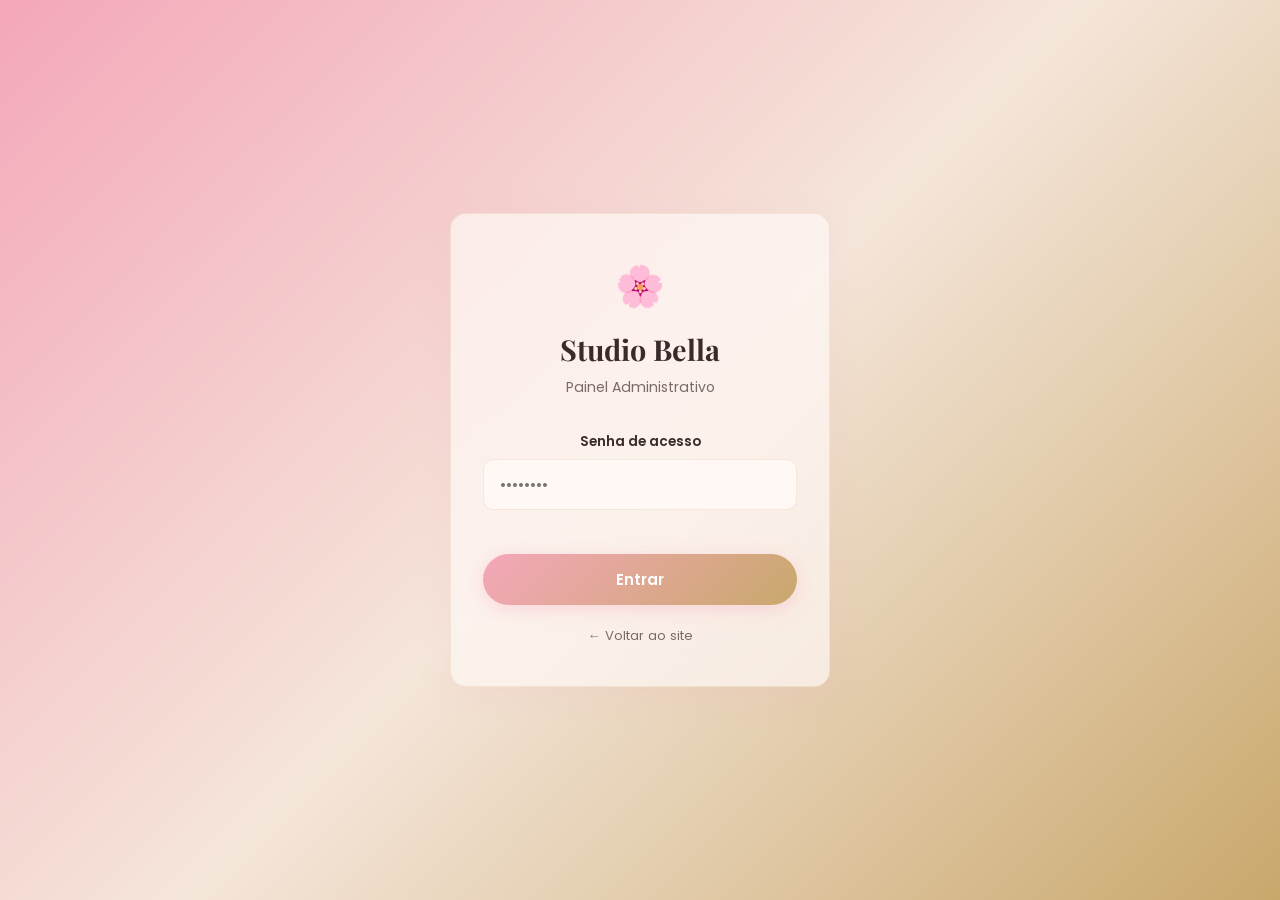
==== admin.html @ 646f292d "feat: calendário visual, galeria de serviços fullscreen e painel admin - Fix dark mode: header com g" ====
<!DOCTYPE html>
<html lang="pt-BR" data-theme="light">
<head>
  <meta charset="UTF-8" />
  <meta name="viewport" content="width=device-width, initial-scale=1.0" />
  <title>Painel Admin — Studio Bella</title>
  <link rel="preconnect" href="https://fonts.googleapis.com" />
  <link href="https://fonts.googleapis.com/css2?family=Playfair+Display:ital,wght@0,600;1,400&family=Poppins:wght@300;400;500;600&display=swap" rel="stylesheet" />
  <link rel="stylesheet" href="css/style.css" />
  <link rel="stylesheet" href="css/admin.css" />
</head>
<body class="admin-body">

<!-- ── Login Screen ─────────────────────────────────── -->
<div id="login-screen" class="admin-login-wrap">
  <div class="admin-login-card glass-card">
    <div class="login-logo">
      <span class="login-icon">🌸</span>
      <h1>Studio Bella</h1>
      <p>Painel Administrativo</p>
    </div>
    <form id="admin-login-form">
      <div class="form-group">
        <label for="admin-pass">Senha de acesso</label>
        <input type="password" id="admin-pass" placeholder="••••••••" autocomplete="current-password" required />
        <span id="login-err" class="field-error"></span>
      </div>
      <button type="submit" class="btn-primary btn-full shimmer-btn">
        <span>Entrar</span>
      </button>
      <a href="index.html" class="login-back">← Voltar ao site</a>
    </form>
  </div>
</div>

<!-- ── Dashboard ────────────────────────────────────── -->
<div id="dashboard-screen" hidden>

  <header class="admin-header">
    <div class="admin-header-inner">
      <a href="index.html" class="admin-logo" title="Ver site">
        🌸 Studio Bella <span>Admin</span>
      </a>
      <nav class="admin-tabs" role="tablist">
        <button class="admin-tab-btn" data-tab="agenda"  role="tab">📅 Agenda</button>
        <button class="admin-tab-btn" data-tab="galeria" role="tab">🖼️ Galeria</button>
        <button class="admin-tab-btn" data-tab="config"  role="tab">⚙️ Config</button>
      </nav>
      <button id="logout-btn" class="adm-btn adm-btn-outline">Sair</button>
    </div>
  </header>

  <main class="admin-main">

    <!-- AGENDA -->
    <section id="panel-agenda" class="admin-panel" hidden>
      <!-- renderizado pelo admin.js -->
      <p class="apts-hint">Carregando agenda...</p>
    </section>

    <!-- GALERIA -->
    <section id="panel-galeria" class="admin-panel" hidden>
      <!-- renderizado pelo admin.js -->
    </section>

    <!-- CONFIG -->
    <section id="panel-config" class="admin-panel" hidden>
      <!-- renderizado pelo admin.js -->
    </section>

  </main>
</div>

<!-- ── Modal: adicionar agendamento ──────────────────── -->
<div id="add-apt-modal" class="modal-overlay" hidden role="dialog" aria-modal="true" aria-labelledby="m-apt-title">
  <div class="modal-box glass-card">
    <button class="modal-close" aria-label="Fechar">✕</button>
    <h3 id="m-apt-title">Novo Agendamento</h3>
    <p id="m-date-label" style="color:var(--gold-dark);font-weight:600;margin-bottom:16px"></p>
    <form id="apt-form">
      <div class="form-group">
        <label>Nome da cliente</label>
        <input type="text" name="nome" placeholder="Ex: Maria Silva" required />
      </div>
      <div class="form-group">
        <label>WhatsApp</label>
        <input type="tel" name="wpp" placeholder="(11) 99999-9999" />
      </div>
      <div class="form-group">
        <label>Serviço</label>
        <select name="servico" required>
          <option value="">Escolha...</option>
          <option>Extensão de Cílios</option>
          <option>Nail Designer</option>
          <option>Design de Sobrancelhas</option>
          <option>Lash Lifting</option>
          <option>Manicure e Pedicure</option>
          <option>Depilação</option>
        </select>
      </div>
      <div class="form-group">
        <label>Horário</label>
        <select name="horario" id="m-horario" required>
          <option value="">Carregando...</option>
        </select>
      </div>
      <div class="form-group">
        <label>Observações</label>
        <textarea name="obs" rows="2" placeholder="Opcional..."></textarea>
      </div>
      <button type="submit" class="btn-primary btn-full">Confirmar Agendamento</button>
    </form>
  </div>
</div>

<script src="js/db.js"></script>
<script src="js/calendar.js"></script>
<script src="js/admin.js"></script>
</body>
</html>
---- css/style.css ----
/* ============================================================
   STUDIO BELLA — style.css
   PERSONALIZE: Troque as variáveis abaixo para mudar o tema
============================================================ */

/* ── Variáveis ─────────────────────────────────────────── */
:root {
  --rose:      #F4A7B9;
  --nude:      #F5E6DA;
  --gold:      #C9A86C;
  --gold-dark: #a8874e;
  --white:     #FFF8F5;
  --dark:      #3a2a2a;
  --gray:      #7a6a6a;
  --light-bg:  #FFF8F5;
  --card-bg:   rgba(255,248,245,0.7);
  --border:    rgba(201,168,108,0.2);
  --shadow:    0 8px 32px rgba(244,167,185,0.15);
  --radius:    16px;
  --radius-sm: 10px;
  --font-head: 'Playfair Display', serif;
  --font-body: 'Poppins', sans-serif;
  --transition: 0.35s cubic-bezier(0.4, 0, 0.2, 1);
  --header-h:  64px;
}

[data-theme="dark"] {
  --white:    #1a1218;
  --light-bg: #1a1218;
  --dark:     #f5e6da;
  --gray:     #c8b8b8;
  --card-bg:  rgba(40,28,34,0.8);
  --border:   rgba(201,168,108,0.3);
  --shadow:   0 8px 32px rgba(0,0,0,0.4);
}

/* ── Reset base ─────────────────────────────────────────── */
*, *::before, *::after { box-sizing: border-box; margin: 0; padding: 0; }
html { scroll-behavior: smooth; scroll-padding-top: var(--header-h); }
body {
  font-family: var(--font-body);
  background: var(--light-bg);
  color: var(--dark);
  overflow-x: hidden;
  transition: background var(--transition), color var(--transition);
  line-height: 1.6;
}
img { max-width: 100%; height: auto; display: block; }
a { color: inherit; text-decoration: none; }
ul { list-style: none; }
button { cursor: pointer; border: none; background: none; font-family: var(--font-body); }

/* ── Scroll progress bar ─────────────────────────────────── */
#scroll-bar {
  position: fixed;
  top: 0; left: 0;
  height: 3px;
  width: 0%;
  background: linear-gradient(90deg, var(--rose), var(--gold));
  z-index: 10000;
  transition: width 0.1s linear;
}

/* ── Custom cursor (desktop only) ───────────────────────── */
@media (hover: hover) and (pointer: fine) {
  body { cursor: none; }
  #custom-cursor {
    position: fixed;
    width: 14px; height: 14px;
    border-radius: 50%;
    background: var(--rose);
    pointer-events: none;
    z-index: 9998;
    transform: translate(-50%,-50%);
    transition: transform 0.08s ease, opacity 0.3s;
    mix-blend-mode: multiply;
  }
  #cursor-trail {
    position: fixed;
    width: 36px; height: 36px;
    border-radius: 50%;
    border: 1.5px solid var(--gold);
    pointer-events: none;
    z-index: 9997;
    transform: translate(-50%,-50%);
    transition: transform 0.2s ease;
    opacity: 0.5;
  }
  a:hover ~ #custom-cursor,
  button:hover ~ #custom-cursor { transform: translate(-50%,-50%) scale(1.8); }
}

/* ── Dark mode toggle ────────────────────────────────────── */
#theme-toggle {
  position: fixed;
  top: 72px; right: 14px;
  z-index: 900;
  width: 42px; height: 42px;
  border-radius: 50%;
  background: var(--card-bg);
  backdrop-filter: blur(12px);
  border: 1px solid var(--border);
  box-shadow: var(--shadow);
  display: flex; align-items: center; justify-content: center;
  font-size: 1.2rem;
  transition: transform var(--transition), box-shadow var(--transition);
}
#theme-toggle:hover { transform: scale(1.1); }

/* ── Pull-to-refresh ────────────────────────────────────── */
#ptr-loader {
  position: fixed;
  top: -80px; left: 50%;
  transform: translateX(-50%);
  z-index: 8000;
  display: flex; flex-direction: column; align-items: center; gap: 6px;
  background: var(--card-bg);
  backdrop-filter: blur(12px);
  border-radius: 40px;
  padding: 12px 24px;
  box-shadow: var(--shadow);
  font-size: 0.8rem;
  color: var(--gray);
  transition: top 0.4s ease;
}
#ptr-loader.visible { top: 8px; }
.ptr-flower { font-size: 1.8rem; animation: spin-slow 2s linear infinite; }
@keyframes spin-slow { to { transform: rotate(360deg); } }

/* ── HEADER ──────────────────────────────────────────────── */
#site-header {
  position: fixed; top: 0; left: 0; right: 0;
  height: var(--header-h);
  z-index: 800;
  background: linear-gradient(135deg, var(--rose) 0%, var(--nude) 50%, var(--gold) 100%);
  background-size: 300% 300%;
  animation: grad-shift 8s ease infinite;
  backdrop-filter: blur(20px);
  box-shadow: 0 2px 20px rgba(244,167,185,0.25);
  transition: background 0.4s;
}
#site-header.scrolled {
  background: var(--card-bg);
  backdrop-filter: blur(20px);
  border-bottom: 1px solid var(--border);
  animation: none;
}
@keyframes grad-shift {
  0%   { background-position: 0% 50%; }
  50%  { background-position: 100% 50%; }
  100% { background-position: 0% 50%; }
}
.header-inner {
  max-width: 1100px;
  margin: 0 auto;
  height: 100%;
  display: flex; align-items: center; justify-content: space-between;
  padding: 0 16px;
}
.header-logo {
  font-family: var(--font-head);
  font-size: 1.4rem;
  font-weight: 700;
  color: #fff;
  text-shadow: 0 1px 8px rgba(0,0,0,0.2);
  letter-spacing: 0.5px;
}
#site-header.scrolled .header-logo { color: var(--gold); }

/* Hamburger */
#menu-btn {
  display: flex; flex-direction: column; gap: 5px;
  width: 36px; height: 36px;
  align-items: center; justify-content: center;
  border-radius: 8px;
  transition: background var(--transition);
}
#menu-btn span {
  display: block;
  width: 22px; height: 2px;
  background: #fff;
  border-radius: 2px;
  transition: transform var(--transition), opacity var(--transition);
}
#site-header.scrolled #menu-btn span { background: var(--dark); }
#menu-btn.open span:nth-child(1) { transform: translateY(7px) rotate(45deg); }
#menu-btn.open span:nth-child(2) { opacity: 0; }
#menu-btn.open span:nth-child(3) { transform: translateY(-7px) rotate(-45deg); }

/* Nav */
#main-nav {
  position: fixed; top: var(--header-h); left: 0; right: 0; bottom: 0;
  background: rgba(255,248,245,0.97);
  backdrop-filter: blur(20px);
  display: flex; align-items: center; justify-content: center;
  transform: translateX(100%);
  transition: transform var(--transition);
  z-index: 700;
}
[data-theme="dark"] #main-nav { background: rgba(26,18,24,0.97); }
#main-nav.open { transform: translateX(0); }
#main-nav ul { display: flex; flex-direction: column; gap: 28px; text-align: center; }
#main-nav a {
  font-family: var(--font-head);
  font-size: 1.6rem;
  color: var(--dark);
  transition: color var(--transition);
}
#main-nav a:hover { color: var(--gold); }

@media (min-width: 768px) {
  #menu-btn { display: none; }
  #main-nav {
    position: static;
    background: none;
    backdrop-filter: none;
    transform: none;
    display: flex;
    flex-direction: row;
  }
  #main-nav ul { flex-direction: row; gap: 24px; }
  #main-nav a {
    font-family: var(--font-body);
    font-size: 0.9rem;
    font-weight: 500;
    color: #fff;
    padding: 4px 0;
    border-bottom: 2px solid transparent;
    transition: border-color var(--transition), color var(--transition);
  }
  #main-nav a:hover { border-color: var(--gold); color: #fff; }
  #site-header.scrolled #main-nav a { color: var(--dark); }
  #site-header.scrolled #main-nav a:hover { color: var(--gold); }
}

/* ── HERO ────────────────────────────────────────────────── */
.section-hero {
  position: relative;
  min-height: 100svh;
  display: flex; align-items: center; justify-content: center;
  overflow: hidden;
  padding-top: var(--header-h);
}
.hero-parallax-bg {
  position: absolute; inset: -50px;
  background: linear-gradient(135deg, #f9c6d4 0%, #f5e6da 40%, #e8d4b8 100%);
  background-size: cover;
  will-change: transform;
  z-index: 0;
}
.hero-parallax-bg::before {
  content: '';
  position: absolute; inset: 0;
  background: repeating-linear-gradient(
    45deg,
    transparent,
    transparent 40px,
    rgba(201,168,108,0.05) 40px,
    rgba(201,168,108,0.05) 80px
  );
}
.hero-overlay {
  position: absolute; inset: 0;
  background: linear-gradient(to bottom, rgba(244,167,185,0.35) 0%, rgba(245,230,218,0.5) 100%);
  z-index: 1;
}
.hero-content {
  position: relative; z-index: 2;
  text-align: center;
  padding: 40px 24px;
  max-width: 540px;
}
.hero-badge {
  display: inline-block;
  background: rgba(255,255,255,0.5);
  backdrop-filter: blur(8px);
  border: 1px solid rgba(201,168,108,0.4);
  border-radius: 40px;
  padding: 6px 18px;
  font-size: 0.78rem;
  font-weight: 500;
  color: var(--gold-dark);
  letter-spacing: 1px;
  text-transform: uppercase;
  margin-bottom: 20px;
}
.hero-title {
  font-family: var(--font-head);
  font-size: clamp(3rem, 12vw, 5.5rem);
  font-weight: 700;
  line-height: 1;
  color: var(--dark);
  margin-bottom: 16px;
  letter-spacing: -1px;
}
.hero-title em {
  font-style: italic;
  color: var(--gold-dark);
}
.hero-tagline {
  font-size: 1rem;
  color: var(--gray);
  margin-bottom: 36px;
  line-height: 1.7;
}
.hero-scroll-hint {
  position: absolute; bottom: 30px; left: 50%; transform: translateX(-50%);
  z-index: 2;
  display: flex; flex-direction: column; align-items: center; gap: 8px;
  font-size: 0.72rem;
  color: var(--gray);
  animation: bob 2s ease-in-out infinite;
}
.scroll-dot {
  width: 6px; height: 6px;
  border-radius: 50%;
  background: var(--gold);
  animation: scroll-pulse 2s ease-in-out infinite;
}
@keyframes bob { 0%,100%{transform:translateX(-50%) translateY(0)} 50%{transform:translateX(-50%) translateY(8px)} }
@keyframes scroll-pulse { 0%,100%{opacity:1;transform:scale(1)} 50%{opacity:0.3;transform:scale(0.6)} }

/* ── BUTTONS ─────────────────────────────────────────────── */
.btn-primary {
  display: inline-flex; align-items: center; gap: 10px;
  background: linear-gradient(135deg, var(--rose), var(--gold));
  color: #fff;
  font-weight: 600;
  font-size: 0.95rem;
  padding: 14px 28px;
  border-radius: 50px;
  box-shadow: 0 4px 20px rgba(244,167,185,0.4);
  transition: transform var(--transition), box-shadow var(--transition);
  position: relative;
  overflow: hidden;
}
.btn-primary:hover {
  transform: translateY(-2px);
  box-shadow: 0 8px 30px rgba(244,167,185,0.55);
}
.btn-primary:active { transform: scale(0.97); }
.shimmer-btn::after {
  content: '';
  position: absolute;
  top: 0; left: -75%;
  width: 50%; height: 100%;
  background: linear-gradient(90deg, transparent, rgba(255,255,255,0.4), transparent);
  transform: skewX(-20deg);
  animation: shimmer 3s infinite;
}
@keyframes shimmer { 0%{left:-75%} 100%{left:125%} }
.btn-full { width: 100%; justify-content: center; }

.btn-outline {
  display: inline-flex; align-items: center; gap: 8px;
  border: 2px solid var(--gold);
  color: var(--gold-dark);
  font-weight: 600;
  font-size: 0.9rem;
  padding: 10px 22px;
  border-radius: 50px;
  transition: background var(--transition), color var(--transition);
  margin-top: 12px;
}
.btn-outline:hover { background: var(--gold); color: #fff; }

/* Ripple effect */
.btn-primary::before {
  content: '';
  position: absolute;
  top: 50%; left: 50%;
  width: 0; height: 0;
  border-radius: 50%;
  background: rgba(255,255,255,0.3);
  transform: translate(-50%,-50%);
  transition: width 0.5s ease, height 0.5s ease, opacity 0.5s ease;
  opacity: 0;
}
.btn-primary:active::before {
  width: 200px; height: 200px;
  opacity: 0;
}

/* ── CONTAINER ───────────────────────────────────────────── */
.container {
  max-width: 1100px;
  margin: 0 auto;
  padding: 0 16px;
}

/* ── SECTION HEADER ──────────────────────────────────────── */
.section-header { text-align: center; margin-bottom: 48px; }
.section-badge {
  display: inline-block;
  font-size: 0.72rem;
  font-weight: 600;
  letter-spacing: 2px;
  text-transform: uppercase;
  color: var(--gold-dark);
  margin-bottom: 12px;
}
.section-title {
  font-family: var(--font-head);
  font-size: clamp(1.8rem, 6vw, 2.8rem);
  font-weight: 700;
  color: var(--dark);
  line-height: 1.15;
  margin-bottom: 12px;
}
.section-sub {
  font-size: 0.95rem;
  color: var(--gray);
}

/* ── GLASSMORPHISM CARD ──────────────────────────────────── */
.glass-card {
  background: var(--card-bg);
  backdrop-filter: blur(20px);
  -webkit-backdrop-filter: blur(20px);
  border: 1px solid var(--border);
  border-radius: var(--radius);
  box-shadow: var(--shadow);
}

/* ── SERVICES SECTION ────────────────────────────────────── */
.section-services {
  padding: 96px 0;
  position: relative;
}
.section-services::before {
  content: '';
  position: absolute; top: 0; left: 0; right: 0;
  height: 1px;
  background: linear-gradient(90deg, transparent, var(--rose), transparent);
}
.services-grid {
  display: grid;
  grid-template-columns: repeat(auto-fill, minmax(280px, 1fr));
  gap: 20px;
}
.service-card {
  padding: 28px 24px;
  display: flex; flex-direction: column; gap: 10px;
  cursor: pointer;
  transition: transform var(--transition), box-shadow var(--transition);
}
.service-card:hover {
  transform: translateY(-6px);
  box-shadow: 0 16px 48px rgba(244,167,185,0.25);
}
.card-icon {
  font-size: 2.4rem;
  margin-bottom: 4px;
  display: block;
}
.service-card h3 {
  font-family: var(--font-head);
  font-size: 1.2rem;
  font-weight: 600;
  color: var(--dark);
}
.service-card p {
  font-size: 0.88rem;
  color: var(--gray);
  line-height: 1.6;
  flex: 1;
}
.card-price {
  font-size: 0.82rem;
  color: var(--gray);
  margin-top: 4px;
}
.card-price strong {
  color: var(--gold-dark);
  font-weight: 700;
  font-size: 1rem;
}
.card-btn {
  align-self: flex-start;
  background: linear-gradient(135deg, rgba(244,167,185,0.2), rgba(201,168,108,0.2));
  border: 1px solid var(--border);
  color: var(--gold-dark);
  font-size: 0.82rem;
  font-weight: 600;
  padding: 8px 18px;
  border-radius: 40px;
  margin-top: 6px;
  transition: background var(--transition), transform var(--transition);
}
.card-btn:hover {
  background: linear-gradient(135deg, var(--rose), var(--gold));
  color: #fff;
  border-color: transparent;
  transform: scale(1.04);
}

/* ── SERVICE MODAL ───────────────────────────────────────── */
.modal-overlay {
  position: fixed; inset: 0;
  z-index: 5000;
  background: rgba(58,42,42,0.6);
  backdrop-filter: blur(6px);
  display: flex; align-items: flex-end; justify-content: center;
  padding: 20px;
  transition: opacity var(--transition);
}
.modal-overlay[hidden] { display: none; }
.modal-box {
  width: 100%; max-width: 520px;
  padding: 32px 24px 28px;
  position: relative;
  max-height: 85vh;
  overflow-y: auto;
  border-radius: 24px 24px 16px 16px;
  animation: slide-up 0.4s cubic-bezier(0.4,0,0.2,1);
}
@keyframes slide-up { from{transform:translateY(80px);opacity:0} to{transform:translateY(0);opacity:1} }
.modal-close {
  position: absolute; top: 16px; right: 16px;
  width: 36px; height: 36px;
  border-radius: 50%;
  background: rgba(244,167,185,0.15);
  color: var(--gray);
  font-size: 1.1rem;
  display: flex; align-items: center; justify-content: center;
  transition: background var(--transition);
}
.modal-close:hover { background: var(--rose); color: #fff; }
.modal-icon { font-size: 3rem; margin-bottom: 12px; }
#modal-title { font-family: var(--font-head); font-size: 1.5rem; margin-bottom: 12px; }
#modal-desc { color: var(--gray); font-size: 0.9rem; line-height: 1.7; margin-bottom: 16px; }
.modal-list { display: flex; flex-direction: column; gap: 8px; margin-bottom: 16px; }
.modal-list li {
  display: flex; align-items: center; gap: 8px;
  font-size: 0.88rem; color: var(--gray);
}
.modal-list li::before { content: '✦'; color: var(--gold); font-size: 0.7rem; }
.modal-price {
  font-size: 0.9rem;
  color: var(--gray);
  margin-bottom: 20px;
  font-weight: 500;
}
.modal-price strong { color: var(--gold-dark); font-size: 1.1rem; }
.modal-cta { width: 100%; justify-content: center; }

/* ── BOOKING SECTION ─────────────────────────────────────── */
.section-booking {
  padding: 96px 0;
  background: linear-gradient(to bottom, transparent, rgba(244,167,185,0.08), transparent);
}
.booking-card { padding: 32px 24px; max-width: 600px; margin: 0 auto; }

.form-group { display: flex; flex-direction: column; gap: 6px; margin-bottom: 20px; }
.form-group label {
  font-size: 0.85rem;
  font-weight: 600;
  color: var(--dark);
}
.form-group label span { color: var(--rose); }
.form-group input,
.form-group select,
.form-group textarea {
  width: 100%;
  padding: 13px 16px;
  border: 1.5px solid var(--border);
  border-radius: var(--radius-sm);
  background: var(--white);
  color: var(--dark);
  font-family: var(--font-body);
  font-size: 0.95rem;
  transition: border-color var(--transition), box-shadow var(--transition);
  -webkit-appearance: none;
}
.form-group input:focus,
.form-group select:focus,
.form-group textarea:focus {
  outline: none;
  border-color: var(--rose);
  box-shadow: 0 0 0 3px rgba(244,167,185,0.25);
}
.form-group input.error,
.form-group select.error,
.form-group textarea.error { border-color: #e05a5a; }
.form-group input.valid,
.form-group select.valid { border-color: #5aab5a; }
.field-error {
  font-size: 0.78rem;
  color: #e05a5a;
  min-height: 18px;
}

/* Time slots */
.time-slots {
  display: flex; flex-wrap: wrap; gap: 8px;
  margin-top: 4px;
}
.time-slot {
  padding: 8px 14px;
  border: 1.5px solid var(--border);
  border-radius: 40px;
  font-size: 0.84rem;
  font-weight: 500;
  color: var(--gray);
  background: var(--white);
  cursor: pointer;
  transition: all var(--transition);
}
.time-slot:hover { border-color: var(--rose); color: var(--rose); }
.time-slot.selected {
  background: linear-gradient(135deg, var(--rose), var(--gold));
  color: #fff;
  border-color: transparent;
  box-shadow: 0 4px 12px rgba(244,167,185,0.4);
}
.time-slot.unavailable {
  opacity: 0.35;
  cursor: not-allowed;
  text-decoration: line-through;
}

/* Confirmation screen */
#confirmation-screen {
  position: fixed; inset: 0;
  z-index: 9000;
  background: rgba(244,167,185,0.9);
  backdrop-filter: blur(10px);
  display: flex; align-items: center; justify-content: center;
  padding: 24px;
}
#confirmation-screen[hidden] { display: none; }
#confetti-canvas {
  position: absolute; inset: 0;
  width: 100%; height: 100%;
  pointer-events: none;
}
.confirm-box {
  text-align: center;
  padding: 40px 28px;
  max-width: 400px;
  width: 100%;
  z-index: 1;
  animation: pop-in 0.5s cubic-bezier(0.34,1.56,0.64,1);
}
@keyframes pop-in { from{transform:scale(0.6);opacity:0} to{transform:scale(1);opacity:1} }
.confirm-icon { font-size: 3.5rem; margin-bottom: 16px; }
.confirm-box h2 { font-family: var(--font-head); margin-bottom: 12px; }
.confirm-box p { color: var(--gray); margin-bottom: 24px; line-height: 1.7; }

/* ── PORTFOLIO SECTION ───────────────────────────────────── */
.section-portfolio { padding: 96px 0; }
.portfolio-filters {
  display: flex; gap: 10px; flex-wrap: wrap; justify-content: center;
  margin-bottom: 32px;
}
.filter-btn {
  padding: 9px 22px;
  border-radius: 40px;
  font-size: 0.85rem;
  font-weight: 600;
  border: 1.5px solid var(--border);
  color: var(--gray);
  background: var(--card-bg);
  backdrop-filter: blur(10px);
  transition: all var(--transition);
}
.filter-btn:hover { border-color: var(--rose); color: var(--rose); }
.filter-btn.active {
  background: linear-gradient(135deg, var(--rose), var(--gold));
  color: #fff;
  border-color: transparent;
  box-shadow: 0 4px 16px rgba(244,167,185,0.35);
}

/* Masonry grid */
.portfolio-grid {
  columns: 2;
  column-gap: 12px;
}
@media (min-width: 600px) { .portfolio-grid { columns: 3; } }
@media (min-width: 900px) { .portfolio-grid { columns: 4; } }
.portfolio-item {
  break-inside: avoid;
  margin-bottom: 12px;
  border-radius: var(--radius);
  overflow: hidden;
  cursor: pointer;
  position: relative;
  transition: transform var(--transition), box-shadow var(--transition);
}
.portfolio-item:hover { transform: scale(1.02); box-shadow: 0 12px 40px rgba(244,167,185,0.3); }
.portfolio-item-img {
  width: 100%;
  aspect-ratio: 3/4;
  object-fit: cover;
  display: block;
  transition: filter var(--transition);
}
.portfolio-item:hover .portfolio-item-img { filter: brightness(0.85); }
.portfolio-item-overlay {
  position: absolute; inset: 0;
  background: linear-gradient(to top, rgba(58,42,42,0.7) 0%, transparent 60%);
  opacity: 0;
  transition: opacity var(--transition);
  display: flex; align-items: flex-end; padding: 16px;
}
.portfolio-item:hover .portfolio-item-overlay { opacity: 1; }
.portfolio-item-overlay span {
  color: #fff; font-size: 0.82rem; font-weight: 600;
  background: rgba(255,255,255,0.15);
  backdrop-filter: blur(4px);
  padding: 4px 12px; border-radius: 20px;
}

/* Skeleton */
.skeleton {
  background: linear-gradient(90deg, rgba(244,167,185,0.15) 25%, rgba(244,167,185,0.3) 50%, rgba(244,167,185,0.15) 75%);
  background-size: 200% 100%;
  animation: skeleton-wave 1.4s infinite;
  border-radius: var(--radius);
}
@keyframes skeleton-wave { 0%{background-position:200% 0} 100%{background-position:-200% 0} }

/* Lightbox */
.lightbox {
  position: fixed; inset: 0;
  z-index: 8000;
  background: rgba(0,0,0,0.94);
  display: flex; align-items: center; justify-content: center;
}
.lightbox[hidden] { display: none; }
.lb-content {
  width: 100%; max-width: 600px;
  padding: 0 56px;
  text-align: center;
}
.lb-img-wrap {
  border-radius: var(--radius);
  overflow: hidden;
  max-height: 80vh;
  display: flex; align-items: center; justify-content: center;
}
.lb-img-wrap > * { max-height: 80vh; width: 100%; object-fit: contain; }
.lb-caption { color: rgba(255,255,255,0.7); font-size: 0.85rem; margin-top: 12px; }
.lb-close {
  position: fixed; top: 20px; right: 20px;
  width: 44px; height: 44px;
  border-radius: 50%;
  background: rgba(255,255,255,0.15);
  color: #fff;
  font-size: 1.2rem;
  display: flex; align-items: center; justify-content: center;
}
.lb-prev, .lb-next {
  position: fixed; top: 50%; transform: translateY(-50%);
  width: 44px; height: 44px;
  border-radius: 50%;
  background: rgba(255,255,255,0.15);
  color: #fff;
  font-size: 1.8rem;
  display: flex; align-items: center; justify-content: center;
  transition: background var(--transition);
}
.lb-prev:hover, .lb-next:hover { background: rgba(244,167,185,0.5); }
.lb-prev { left: 10px; }
.lb-next { right: 10px; }

/* ── TESTIMONIALS ────────────────────────────────────────── */
.section-testimonials { padding: 96px 0; overflow: hidden; }
.testimonials-track-wrap { overflow: hidden; }
.testimonials-track {
  display: flex;
  gap: 16px;
  transition: transform 0.5s cubic-bezier(0.4,0,0.2,1);
  will-change: transform;
}
.testimonial-card {
  flex: 0 0 calc(100vw - 32px);
  max-width: 380px;
  padding: 24px;
  border-radius: var(--radius);
}
@media (min-width: 640px) {
  .testimonial-card { flex: 0 0 340px; }
}
.test-header { display: flex; align-items: center; gap: 12px; margin-bottom: 14px; }
.test-avatar {
  width: 48px; height: 48px;
  border-radius: 50%;
  display: flex; align-items: center; justify-content: center;
  font-weight: 700;
  font-size: 1.1rem;
  color: #fff;
  flex-shrink: 0;
}
.test-info { flex: 1; }
.test-name { font-weight: 600; font-size: 0.95rem; }
.test-service { font-size: 0.78rem; color: var(--gray); }
.test-stars { color: #f5c518; font-size: 0.9rem; margin-bottom: 2px; }
.test-text { font-size: 0.88rem; color: var(--gray); line-height: 1.7; font-style: italic; }
.test-text::before { content: '"'; color: var(--rose); font-size: 1.4rem; font-style: normal; }
.test-text::after  { content: '"'; color: var(--rose); font-size: 1.4rem; font-style: normal; }

.testimonials-dots { display: flex; justify-content: center; gap: 8px; margin-top: 24px; }
.t-dot {
  width: 8px; height: 8px;
  border-radius: 50%;
  background: var(--border);
  border: none;
  transition: background var(--transition), transform var(--transition);
  cursor: pointer;
}
.t-dot.active {
  background: var(--rose);
  transform: scale(1.3);
}

/* ── ABOUT SECTION ───────────────────────────────────────── */
.section-about { padding: 96px 0; }
.about-inner {
  display: grid;
  grid-template-columns: 1fr;
  gap: 40px;
  align-items: center;
}
@media (min-width: 768px) {
  .about-inner { grid-template-columns: 280px 1fr; }
}
.about-photo-wrap { position: relative; display: flex; justify-content: center; }
.about-photo-placeholder {
  width: 220px; height: 280px;
  border-radius: 50% 50% 40% 40% / 60% 60% 40% 40%;
  background: linear-gradient(135deg, var(--rose), var(--nude));
  display: flex; align-items: center; justify-content: center;
  position: relative;
  box-shadow: 0 16px 48px rgba(244,167,185,0.3);
}
.about-photo-placeholder img {
  width: 100%; height: 100%;
  object-fit: cover;
  border-radius: inherit;
}
.photo-initials {
  font-family: var(--font-head);
  font-size: 3rem;
  font-weight: 700;
  color: rgba(255,255,255,0.8);
}
.about-badge-cert {
  position: absolute; bottom: 10px; right: -10px;
  background: linear-gradient(135deg, var(--gold), var(--gold-dark));
  color: #fff;
  font-size: 0.78rem;
  font-weight: 700;
  padding: 8px 14px;
  border-radius: 40px;
  box-shadow: 0 4px 16px rgba(201,168,108,0.4);
}
.about-bio { color: var(--gray); line-height: 1.8; margin: 16px 0 28px; font-size: 0.95rem; }

.stats-grid { display: grid; grid-template-columns: repeat(3,1fr); gap: 16px; margin-bottom: 28px; }
.stat-item { text-align: center; }
.stat-number {
  font-family: var(--font-head);
  font-size: 2rem;
  font-weight: 700;
  color: var(--gold-dark);
  line-height: 1;
}
.stat-item > span:nth-child(2) { color: var(--gold-dark); font-weight: 700; font-size: 1rem; }
.stat-label { display: block; font-size: 0.72rem; color: var(--gray); margin-top: 4px; }

.certifications { display: flex; flex-direction: column; gap: 10px; }
.cert-item {
  display: flex; align-items: center; gap: 10px;
  font-size: 0.88rem; color: var(--gray);
  background: var(--card-bg);
  border: 1px solid var(--border);
  border-radius: var(--radius-sm);
  padding: 10px 14px;
}

/* ── CONTACT SECTION ─────────────────────────────────────── */
.section-contact { padding: 96px 0; }
.contact-grid {
  display: grid;
  grid-template-columns: 1fr;
  gap: 20px;
  margin-bottom: 40px;
}
@media (min-width: 600px) { .contact-grid { grid-template-columns: repeat(3,1fr); } }
.contact-card { padding: 28px 20px; text-align: center; }
.contact-icon { font-size: 2rem; margin-bottom: 12px; }
.contact-card h3 { font-family: var(--font-head); font-size: 1.1rem; margin-bottom: 10px; }
.contact-card p { font-size: 0.88rem; color: var(--gray); line-height: 1.7; }

.hours-list { list-style: none; display: flex; flex-direction: column; gap: 8px; }
.hours-list li {
  display: flex; justify-content: space-between; align-items: center;
  font-size: 0.88rem;
}
.hours-list li span { color: var(--gray); }
.hours-list li strong { color: var(--dark); }

.social-links { display: flex; flex-direction: column; gap: 10px; margin-top: 12px; }
.social-btn {
  display: flex; align-items: center; gap: 10px;
  padding: 10px 18px;
  border-radius: var(--radius-sm);
  font-size: 0.88rem;
  font-weight: 600;
  border: 1.5px solid var(--border);
  transition: all var(--transition);
  justify-content: center;
}
.social-btn.wpp  { border-color: #25D366; color: #25D366; }
.social-btn.insta { border-color: #E1306C; color: #E1306C; }
.social-btn.tiktok { border-color: #010101; color: var(--dark); }
.social-btn.wpp:hover  { background: #25D366; color: #fff; }
.social-btn.insta:hover { background: linear-gradient(135deg,#f58529,#dd2a7b,#8134af,#515bd4); color: #fff; border-color: transparent; }
.social-btn.tiktok:hover { background: #010101; color: #fff; }

.cta-whatsapp { text-align: center; }
.btn-wpp-big {
  font-size: 1.05rem;
  padding: 16px 36px;
  background: linear-gradient(135deg, #25D366, #128C7E);
}
.btn-wpp-big:hover { box-shadow: 0 8px 30px rgba(37,211,102,0.4); }

/* ── FOOTER ──────────────────────────────────────────────── */
#site-footer {
  background: var(--dark);
  color: var(--nude);
  padding: 48px 0 28px;
}
.footer-inner {
  display: flex; flex-direction: column; align-items: center; gap: 24px;
  text-align: center;
}
@media (min-width: 768px) {
  .footer-inner { flex-direction: row; justify-content: space-between; text-align: left; }
}
.footer-logo {
  font-family: var(--font-head);
  font-size: 1.4rem;
  color: var(--gold);
}
.footer-nav { display: flex; gap: 20px; flex-wrap: wrap; justify-content: center; }
.footer-nav a {
  color: rgba(245,230,218,0.7);
  font-size: 0.88rem;
  transition: color var(--transition);
}
.footer-nav a:hover { color: var(--gold); }
.footer-social { display: flex; gap: 16px; }
.footer-social a {
  color: rgba(245,230,218,0.6);
  transition: color var(--transition), transform var(--transition);
}
.footer-social a:hover { color: var(--gold); transform: translateY(-2px); }
.footer-copy {
  text-align: center;
  font-size: 0.8rem;
  color: rgba(245,230,218,0.4);
  margin-top: 32px;
  padding-top: 24px;
  border-top: 1px solid rgba(245,230,218,0.1);
}

/* ── FAB ─────────────────────────────────────────────────── */
.fab {
  position: fixed; bottom: 24px; right: 20px;
  z-index: 700;
  width: 58px; height: 58px;
  border-radius: 50%;
  background: linear-gradient(135deg, #25D366, #128C7E);
  color: #fff;
  display: flex; align-items: center; justify-content: center;
  box-shadow: 0 6px 24px rgba(37,211,102,0.45);
  transition: transform var(--transition), box-shadow var(--transition), opacity var(--transition);
  opacity: 0;
  transform: scale(0.5) translateY(20px);
}
.fab.visible {
  opacity: 1;
  transform: scale(1) translateY(0);
}
.fab:hover {
  transform: scale(1.1);
  box-shadow: 0 10px 32px rgba(37,211,102,0.55);
}

/* ── BACK TO TOP ─────────────────────────────────────────── */
#back-to-top {
  position: fixed; bottom: 96px; right: 20px;
  z-index: 700;
  width: 44px; height: 44px;
  border-radius: 50%;
  background: var(--card-bg);
  backdrop-filter: blur(12px);
  border: 1.5px solid var(--border);
  color: var(--gold-dark);
  box-shadow: var(--shadow);
  display: flex; align-items: center; justify-content: center;
  transition: transform var(--transition), opacity var(--transition);
  opacity: 0;
  pointer-events: none;
}
#back-to-top:not([hidden]) {
  opacity: 1;
  pointer-events: auto;
}
#back-to-top:hover { transform: translateY(-3px); }

/* ── SPLASH ──────────────────────────────────────────────── */
#splash {
  position: fixed; inset: 0;
  z-index: 9999;
  background: linear-gradient(135deg, #F4A7B9 0%, #F5E6DA 50%, #C9A86C 100%);
  background-size: 300% 300%;
  animation: grad-shift 4s ease infinite;
  display: flex; flex-direction: column;
  align-items: center; justify-content: center;
  transition: opacity 0.9s ease, transform 0.9s ease;
}
#splash.hide {
  opacity: 0;
  transform: scale(1.08);
  pointer-events: none;
}
#particles-canvas {
  position: absolute; inset: 0;
  width: 100%; height: 100%;
  pointer-events: none;
}
.splash-content { text-align: center; z-index: 1; }
.splash-logo-wrap {
  position: relative;
  display: inline-block;
  padding: 0 20px;
}
.splash-shine {
  position: absolute;
  top: 0; left: -100%;
  width: 60%; height: 100%;
  background: linear-gradient(90deg, transparent, rgba(255,255,255,0.5), transparent);
  transform: skewX(-20deg);
  animation: shine-sweep 2.5s 0.5s ease infinite;
}
@keyframes shine-sweep { 0%{left:-100%} 100%{left:200%} }
.splash-logo {
  font-family: var(--font-head);
  font-size: clamp(2.4rem, 10vw, 4rem);
  color: #fff;
  font-style: italic;
  text-shadow: 0 2px 30px rgba(201,168,108,0.5), 0 0 60px rgba(255,255,255,0.2);
  animation: pulse-glow 2s ease-in-out infinite;
  letter-spacing: 2px;
}
.splash-tagline {
  color: rgba(255,255,255,0.85);
  font-size: 1rem;
  margin-top: 10px;
  letter-spacing: 2px;
  font-weight: 300;
}

/* ── UTILITY ─────────────────────────────────────────────── */
.sr-only {
  position: absolute; width: 1px; height: 1px;
  padding: 0; margin: -1px; overflow: hidden;
  clip: rect(0,0,0,0); border: 0;
}

/* ── DARK THEME OVERRIDES ────────────────────────────────── */
[data-theme="dark"] .service-card h3,
[data-theme="dark"] .section-title,
[data-theme="dark"] .hero-title { color: var(--nude); }
[data-theme="dark"] .form-group input,
[data-theme="dark"] .form-group select,
[data-theme="dark"] .form-group textarea {
  background: rgba(40,28,34,0.9);
  color: var(--nude);
}
[data-theme="dark"] .time-slot { background: rgba(40,28,34,0.8); color: var(--gray); }
[data-theme="dark"] #site-footer { background: #0f0a0d; }

/* ── FIX: Dark mode header ────────────────────────────────
   O gradiente rose/nude/gold fica claro demais em fundo escuro.
   No dark mode, usamos gradiente mais sóbrio e translúcido.
──────────────────────────────────────────────────────────── */
[data-theme="dark"] #site-header {
  background: linear-gradient(135deg, rgba(80,30,50,0.95) 0%, rgba(26,18,24,0.98) 50%, rgba(60,45,15,0.95) 100%);
  animation: none;
  backdrop-filter: blur(20px);
  border-bottom: 1px solid rgba(201,168,108,0.2);
}
[data-theme="dark"] #site-header .header-logo { color: var(--gold); }
[data-theme="dark"] #site-header #menu-btn span { background: var(--nude); }
[data-theme="dark"] #site-header:not(.scrolled) #main-nav a { color: var(--nude); }
@media (min-width: 768px) {
  [data-theme="dark"] #site-header:not(.scrolled) #main-nav a { color: var(--nude); }
  [data-theme="dark"] #site-header:not(.scrolled) #main-nav a:hover { color: var(--gold); border-color: var(--gold); }
}
[data-theme="dark"] #site-header.scrolled {
  background: rgba(26,18,24,0.95);
  border-bottom: 1px solid rgba(201,168,108,0.2);
}

/* ── CALENDÁRIO (BellaCalendar) ──────────────────────────── */
.booking-calendar-wrap { margin-top: 4px; }

.bc-wrap {
  background: var(--card-bg);
  border: 1px solid var(--border);
  border-radius: var(--radius);
  padding: 16px;
  backdrop-filter: blur(12px);
}
.bc-header {
  display: flex; align-items: center; justify-content: space-between;
  margin-bottom: 14px;
}
.bc-title {
  font-family: var(--font-head);
  font-size: 1rem;
  font-weight: 600;
  color: var(--dark);
  text-transform: capitalize;
}
.bc-nav {
  width: 32px; height: 32px; border-radius: 50%;
  background: linear-gradient(135deg, var(--rose), var(--gold));
  color: #fff; font-size: 1.3rem; font-weight: 700;
  display: flex; align-items: center; justify-content: center;
  cursor: pointer; border: none;
  transition: transform var(--transition), box-shadow var(--transition);
}
.bc-nav:hover { transform: scale(1.1); box-shadow: 0 4px 12px rgba(244,167,185,0.4); }

.bc-weekdays {
  display: grid; grid-template-columns: repeat(7,1fr);
  margin-bottom: 6px;
}
.bc-weekdays span {
  text-align: center; font-size: 0.72rem; font-weight: 600;
  color: var(--gray); padding: 4px 0;
}
.bc-grid {
  display: grid; grid-template-columns: repeat(7,1fr);
  gap: 3px;
}
.bc-day {
  aspect-ratio: 1;
  border-radius: 50%;
  font-size: 0.82rem; font-weight: 500;
  display: flex; align-items: center; justify-content: center;
  cursor: pointer; border: none;
  background: none; color: var(--dark);
  position: relative;
  transition: background var(--transition), color var(--transition), transform var(--transition);
}
.bc-day:hover:not(.bc-disabled) {
  background: rgba(244,167,185,0.2);
  transform: scale(1.1);
}
.bc-day.bc-today {
  font-weight: 700;
  border: 1.5px solid var(--rose);
  color: var(--rose);
}
.bc-day.bc-selected {
  background: linear-gradient(135deg, var(--rose), var(--gold));
  color: #fff;
  box-shadow: 0 4px 12px rgba(244,167,185,0.45);
  transform: scale(1.12);
}
.bc-day.bc-disabled {
  color: rgba(122,106,106,0.3);
  cursor: not-allowed;
  text-decoration: line-through;
}
.bc-day.bc-empty { background: none; cursor: default; }
.bc-dot {
  position: absolute; top: 2px; right: 2px;
  width: 14px; height: 14px;
  border-radius: 50%;
  background: var(--gold);
  color: #fff;
  font-size: 0.55rem; font-weight: 700;
  display: flex; align-items: center; justify-content: center;
  line-height: 1;
}
.bc-day.bc-has-apts { color: var(--gold-dark); font-weight: 700; }

/* Data selecionada label */
.selected-date-display {
  font-size: 0.85rem; font-weight: 600;
  color: var(--gold-dark);
  margin-top: 8px;
  min-height: 20px;
  opacity: 0; transform: translateY(4px);
  transition: opacity 0.3s, transform 0.3s;
}
.selected-date-display.visible { opacity: 1; transform: none; }

/* Slots hint */
.slots-hint {
  font-size: 0.82rem; color: var(--gray);
  padding: 12px 0;
}
.slots-empty {
  font-size: 0.82rem; color: #e05a5a;
  padding: 8px 0;
}
.slot-x { font-size: 0.7rem; margin-left: 2px; opacity: 0.6; }

/* ── GALERIA FULLSCREEN ──────────────────────────────────── */
.sg-overlay {
  position: fixed; z-index: 6000;
  overflow-y: auto;
  background: var(--light-bg);
  transition: top .38s cubic-bezier(.4,0,.2,1),
              left .38s cubic-bezier(.4,0,.2,1),
              width .38s cubic-bezier(.4,0,.2,1),
              height .38s cubic-bezier(.4,0,.2,1),
              border-radius .38s cubic-bezier(.4,0,.2,1),
              opacity .38s ease;
}
.sg-content {
  display: flex; flex-direction: column;
  min-height: 100%;
  transition: opacity 0.3s ease;
}
.sg-header {
  position: relative;
  padding: 48px 24px 32px;
  text-align: center;
}
.sg-close {
  position: absolute; top: 16px; right: 16px;
  width: 40px; height: 40px; border-radius: 50%;
  background: rgba(255,255,255,0.3);
  backdrop-filter: blur(8px);
  color: #fff; font-size: 1.1rem;
  display: flex; align-items: center; justify-content: center;
  cursor: pointer; border: none;
  transition: background var(--transition);
}
.sg-close:hover { background: rgba(255,255,255,0.5); }
.sg-icon { font-size: 3rem; display: block; margin-bottom: 8px; }
.sg-title { font-family: var(--font-head); font-size: 2rem; color: #fff; font-weight: 700; margin-bottom: 8px; }
.sg-sub { color: rgba(255,255,255,0.8); font-size: 0.95rem; }
.sg-body {
  flex: 1;
  padding: 24px 16px 48px;
  max-width: 900px; margin: 0 auto; width: 100%;
}
.sg-grid {
  display: grid;
  grid-template-columns: 1fr;
  gap: 16px;
}
@media (min-width: 480px) { .sg-grid { grid-template-columns: repeat(2,1fr); } }
@media (min-width: 768px) { .sg-grid { grid-template-columns: repeat(3,1fr); } }

.sg-card {
  border-radius: var(--radius);
  overflow: hidden;
  background: var(--card-bg);
  border: 1px solid var(--border);
  box-shadow: var(--shadow);
  transition: transform var(--transition), box-shadow var(--transition);
  animation: sg-card-in 0.5s ease backwards;
}
@keyframes sg-card-in {
  from { opacity: 0; transform: translateY(20px) scale(0.95); }
  to   { opacity: 1; transform: none; }
}
.sg-card:hover { transform: translateY(-4px); box-shadow: 0 16px 40px rgba(244,167,185,0.2); }
.sg-card-media { aspect-ratio: 4/3; overflow: hidden; }
.sg-card-img { width: 100%; height: 100%; object-fit: cover; display: block; }
.sg-card-placeholder {
  width: 100%; height: 100%;
  display: flex; align-items: center; justify-content: center;
  font-size: 2.5rem;
}
.sg-card-info { padding: 16px; }
.sg-card-name { font-family: var(--font-head); font-size: 1rem; margin-bottom: 6px; }
.sg-card-desc { font-size: 0.82rem; color: var(--gray); line-height: 1.6; margin-bottom: 14px; }
.sg-card-footer { display: flex; align-items: center; justify-content: space-between; gap: 8px; }
.sg-card-price { font-weight: 700; color: var(--gold-dark); font-size: 0.95rem; }
.sg-book-btn {
  padding: 8px 16px; border-radius: 40px;
  background: linear-gradient(135deg, var(--rose), var(--gold));
  color: #fff; font-size: 0.8rem; font-weight: 600;
  border: none; cursor: pointer;
  transition: transform var(--transition), box-shadow var(--transition);
  position: relative; overflow: hidden;
}
.sg-book-btn:hover { transform: scale(1.05); box-shadow: 0 4px 14px rgba(244,167,185,0.45); }
.sg-empty {
  text-align: center; padding: 60px 24px; color: var(--gray);
}
.sg-empty span { font-size: 3rem; display: block; margin-bottom: 16px; opacity: 0.5; }
.sg-empty a { color: var(--gold-dark); text-decoration: underline; }

/* ── Dark mode overrides for new components ──────────────── */
[data-theme="dark"] .bc-wrap { background: rgba(40,28,34,0.9); }
[data-theme="dark"] .bc-title,
[data-theme="dark"] .bc-day:not(.bc-disabled):not(.bc-selected) { color: var(--nude); }
[data-theme="dark"] .sg-overlay { background: var(--light-bg); }
[data-theme="dark"] .sg-card { background: rgba(40,28,34,0.8); }
[data-theme="dark"] .sg-card-name { color: var(--nude); }
---- css/admin.css ----
/* ============================================================
   STUDIO BELLA — admin.css
============================================================ */

.admin-body { background: var(--light-bg); min-height: 100vh; }

/* ── Login ─────────────────────────────────────────────── */
.admin-login-wrap {
  min-height: 100vh;
  display: flex; align-items: center; justify-content: center;
  padding: 24px;
  background: linear-gradient(135deg, #F4A7B9 0%, #F5E6DA 50%, #C9A86C 100%);
}
.admin-login-card {
  width: 100%; max-width: 380px;
  padding: 40px 32px;
  text-align: center;
}
.login-logo { margin-bottom: 32px; }
.login-icon { font-size: 2.5rem; display: block; margin-bottom: 8px; }
.login-logo h1 { font-family: var(--font-head); font-size: 1.8rem; color: var(--dark); }
.login-logo p  { color: var(--gray); font-size: 0.88rem; margin-top: 4px; }
.login-back { display: block; margin-top: 20px; font-size: 0.82rem; color: var(--gray); }
.login-back:hover { color: var(--gold-dark); }
@keyframes shake {
  0%,100%{ transform:translateX(0) }
  25%    { transform:translateX(-8px) }
  75%    { transform:translateX(8px) }
}
.shake { animation: shake .4s ease; }

/* ── Admin Header ──────────────────────────────────────── */
.admin-header {
  position: sticky; top: 0; z-index: 100;
  background: var(--card-bg);
  backdrop-filter: blur(20px);
  border-bottom: 1px solid var(--border);
  box-shadow: 0 2px 16px rgba(244,167,185,0.1);
}
.admin-header-inner {
  max-width: 1200px; margin: 0 auto;
  display: flex; align-items: center;
  gap: 16px; padding: 0 16px; height: 60px;
}
.admin-logo {
  font-family: var(--font-head);
  font-size: 1.2rem; font-weight: 700;
  color: var(--gold-dark); white-space: nowrap;
}
.admin-logo span { font-size: 0.75rem; color: var(--gray); margin-left: 4px; }
.admin-tabs { display: flex; gap: 4px; flex: 1; justify-content: center; }
.admin-tab-btn {
  padding: 8px 14px; border-radius: 40px;
  font-size: 0.82rem; font-weight: 600;
  color: var(--gray);
  transition: all var(--transition);
}
.admin-tab-btn:hover   { background: rgba(244,167,185,0.1); color: var(--rose); }
.admin-tab-btn.active  {
  background: linear-gradient(135deg, var(--rose), var(--gold));
  color: #fff;
  box-shadow: 0 4px 12px rgba(244,167,185,0.35);
}

/* ── Main area ─────────────────────────────────────────── */
.admin-main {
  max-width: 1200px; margin: 0 auto;
  padding: 24px 16px 80px;
}
.admin-panel { min-height: 60vh; }

/* ── Buttons ─────────────────────────────────────────────*/
.adm-btn {
  display: inline-flex; align-items: center; gap: 6px;
  padding: 10px 18px; border-radius: 40px;
  font-size: 0.85rem; font-weight: 600;
  border: 1.5px solid var(--border);
  background: var(--card-bg);
  color: var(--dark);
  cursor: pointer;
  transition: all var(--transition);
}
.adm-btn:hover { transform: translateY(-1px); box-shadow: 0 4px 12px rgba(0,0,0,0.1); }
.adm-btn-primary { background: linear-gradient(135deg,var(--rose),var(--gold)); color:#fff; border-color:transparent; }
.adm-btn-success { background: linear-gradient(135deg,#5aab5a,#3d8a3d); color:#fff; border-color:transparent; }
.adm-btn-danger  { background: linear-gradient(135deg,#e05a5a,#b83030); color:#fff; border-color:transparent; }
.adm-btn-outline { border-color: var(--border); background: transparent; }
.adm-btn-outline:hover { background: var(--card-bg); }
.adm-btn-sm  { padding: 6px 14px; font-size: 0.8rem; }
.adm-btn-xs  { padding: 4px 10px; font-size: 0.75rem; border-radius: 20px; }

/* ── Agenda layout ─────────────────────────────────────── */
.admin-agenda-layout {
  display: grid;
  grid-template-columns: 1fr;
  gap: 24px;
}
@media (min-width: 768px) {
  .admin-agenda-layout { grid-template-columns: 340px 1fr; }
}

/* Calendar override for admin */
.admin-cal-wrap .bc-wrap {
  background: var(--card-bg);
  border: 1px solid var(--border);
  border-radius: var(--radius);
  padding: 16px;
  backdrop-filter: blur(12px);
}

/* Appointments list */
.admin-apts-wrap { display: flex; flex-direction: column; gap: 12px; }
.admin-apts-header { display: flex; align-items: center; justify-content: space-between; flex-wrap: wrap; gap: 8px; }
.admin-apts-header h3 { font-family: var(--font-head); font-size: 1.1rem; }
.apts-hint { color: var(--gray); font-size: 0.88rem; padding: 20px 0; }
.apts-blocked-label { font-size: 0.8rem; color: #e05a5a; }

/* Appointment card */
.apt-card {
  display: grid;
  grid-template-columns: 60px 1fr auto;
  align-items: start;
  gap: 12px;
  padding: 14px 16px;
  border-radius: var(--radius-sm);
  background: var(--card-bg);
  border: 1px solid var(--border);
  border-left: 4px solid var(--rose);
}
.apt-card.apt-confirmed { border-left-color: #5aab5a; }
.apt-card.apt-cancelled { border-left-color: #e05a5a; opacity: 0.65; }
.apt-time { font-family: var(--font-head); font-size: 1.1rem; color: var(--gold-dark); font-weight:700; }
.apt-info { display: flex; flex-direction: column; gap: 2px; }
.apt-info strong { font-size: 0.95rem; }
.apt-info span, .apt-info em { font-size: 0.8rem; color: var(--gray); }
.apt-info a.apt-wpp { color: #25D366; font-size: 0.8rem; text-decoration: none; }
.apt-info a.apt-wpp:hover { text-decoration: underline; }
.apt-status { font-size: 0.75rem; white-space: nowrap; }
.apt-actions { grid-column: 1/-1; display: flex; gap: 6px; flex-wrap: wrap; }

/* Slots manager */
.slots-manager { margin-top: 16px; }
.slots-manager h4 { font-size: 0.85rem; color: var(--gray); margin-bottom: 10px; }
.admin-slots-grid { display: flex; flex-wrap: wrap; gap: 8px; }
.adm-slot {
  padding: 6px 14px;
  border-radius: 40px; font-size: 0.8rem; font-weight: 600;
  border: 1.5px solid var(--border);
  background: var(--card-bg); color: var(--dark);
  cursor: pointer; transition: all var(--transition);
}
.adm-slot:hover { border-color: var(--rose); }
.adm-slot-blocked { background: rgba(224,90,90,0.12); border-color: #e05a5a; color: #e05a5a; }

/* ── Galeria ───────────────────────────────────────────── */
.gal-tabs { display: flex; gap: 8px; flex-wrap: wrap; margin-bottom: 24px; }
.gal-cat-btn {
  padding: 8px 18px; border-radius: 40px;
  font-size: 0.82rem; font-weight: 600;
  border: 1.5px solid var(--border);
  background: var(--card-bg); color: var(--gray);
  cursor: pointer; transition: all var(--transition);
}
.gal-cat-btn.active {
  background: linear-gradient(135deg, var(--rose), var(--gold));
  color: #fff; border-color: transparent;
}
.gal-items { display: flex; flex-direction: column; gap: 16px; margin-bottom: 20px; }
.gal-item {
  display: grid;
  grid-template-columns: 80px 1fr;
  gap: 16px; align-items: start;
  padding: 16px;
  border-radius: var(--radius-sm);
  background: var(--card-bg);
  border: 1px solid var(--border);
}
.gal-item-preview {
  width: 80px; height: 80px;
  border-radius: 10px; overflow: hidden;
}
.gal-item-preview img { width:100%; height:100%; object-fit:cover; }
.gal-no-img {
  width:100%; height:100%;
  background: linear-gradient(135deg, var(--rose), var(--gold));
  display: flex; align-items: center; justify-content: center;
  font-size: 0.65rem; color: #fff; text-align: center;
  line-height: 1.3;
}
.gal-item-fields { display: flex; flex-direction: column; gap: 8px; }
.gal-item-fields input, .gal-item-fields textarea {
  width: 100%; padding: 8px 12px;
  border: 1.5px solid var(--border); border-radius: 8px;
  background: var(--white); color: var(--dark);
  font-family: var(--font-body); font-size: 0.85rem;
}
.gal-item-fields input:focus, .gal-item-fields textarea:focus {
  outline: none; border-color: var(--rose);
  box-shadow: 0 0 0 3px rgba(244,167,185,0.2);
}
.gal-actions { display: flex; gap: 12px; margin-top: 8px; }

/* ── Config ────────────────────────────────────────────── */
.config-sections { display: flex; flex-direction: column; gap: 20px; }
.config-card {
  padding: 24px; border-radius: var(--radius);
  background: var(--card-bg); border: 1px solid var(--border);
}
.config-card h3 { font-family: var(--font-head); margin-bottom: 16px; }
.config-hint { font-size: 0.82rem; color: var(--gray); margin-bottom: 14px; }
.config-row {
  display: flex; align-items: center;
  flex-wrap: wrap; gap: 12px;
  margin-bottom: 12px;
}
.config-row label { font-size: 0.85rem; font-weight: 600; display: flex; align-items: center; gap: 8px; }
.config-row input[type="time"] {
  padding: 8px 12px; border: 1.5px solid var(--border);
  border-radius: 8px; font-family: var(--font-body);
  background: var(--white); color: var(--dark);
}
.cfg-svc-name { font-size: 0.88rem; min-width: 200px; color: var(--dark); }
.duration-control { display: flex; align-items: center; gap: 8px; }
.dur-btn {
  width: 28px; height: 28px; border-radius: 50%;
  background: linear-gradient(135deg,var(--rose),var(--gold));
  color: #fff; font-size: 1.1rem; font-weight: 700;
  display: flex; align-items: center; justify-content: center;
  cursor: pointer; border: none;
  transition: transform var(--transition);
}
.dur-btn:hover { transform: scale(1.15); }
.dur-val { font-weight: 700; color: var(--gold-dark); min-width: 60px; text-align: center; }
.wday-checks { display: flex; gap: 12px; flex-wrap: wrap; }
.wday-label { display: flex; align-items: center; gap: 6px; font-size: 0.82rem; cursor: pointer; }
.wday-label input { accent-color: var(--rose); }
.danger-zone { border-color: rgba(224,90,90,0.3); }
.danger-zone h3 { color: #e05a5a; }
.danger-zone .adm-btn { display: block; margin-bottom: 10px; width: fit-content; }

/* ── Toast ─────────────────────────────────────────────── */
#admin-toast {
  position: fixed; bottom: 24px; left: 50%;
  transform: translateX(-50%) translateY(80px);
  background: var(--dark); color: var(--nude);
  padding: 12px 24px; border-radius: 40px;
  font-size: 0.88rem; font-weight: 600;
  box-shadow: 0 8px 24px rgba(0,0,0,0.25);
  z-index: 9999;
  transition: transform 0.35s cubic-bezier(0.34,1.56,0.64,1);
  white-space: nowrap;
}
#admin-toast.show { transform: translateX(-50%) translateY(0); }

/* ── Dark mode fixes admin ─────────────────────────────── */
[data-theme="dark"] .gal-item-fields input,
[data-theme="dark"] .gal-item-fields textarea,
[data-theme="dark"] .config-row input[type="time"],
[data-theme="dark"] .admin-body select,
[data-theme="dark"] .admin-body input {
  background: rgba(40,28,34,0.9);
  color: var(--nude);
}
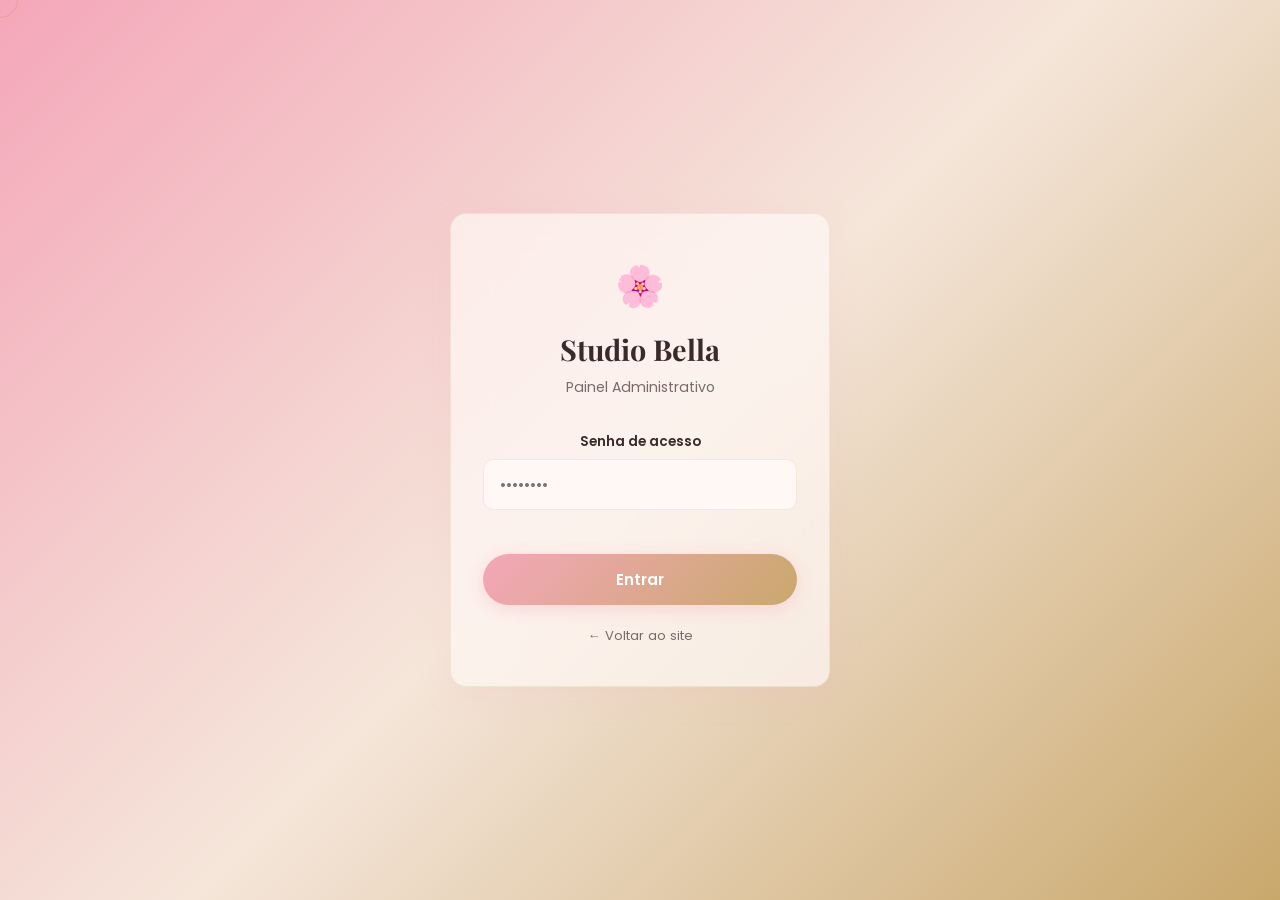
==== commit 85fd045a: "fix: adicionar cursor customizado na pagina admin Co-Authored-By: Claude Sonnet 4.6 <noreply@anthrop" ====
--- a/admin.html
+++ b/admin.html
@@ -10,6 +10,8 @@
   <link rel="stylesheet" href="css/admin.css" />
 </head>
 <body class="admin-body">
+<div id="custom-cursor"></div>
+<div id="cursor-trail"></div>
 
 <!-- ── Login Screen ─────────────────────────────────── -->
 <div id="login-screen" class="admin-login-wrap">
@@ -116,5 +118,6 @@
 <script src="js/db.js"></script>
 <script src="js/calendar.js"></script>
 <script src="js/admin.js"></script>
+<script src="js/main.js" defer></script>
 </body>
 </html>
--- a/css/style.css
+++ b/css/style.css
@@ -66,6 +66,7 @@
   body { cursor: none; }
   #custom-cursor {
     position: fixed;
+    left: -100px; top: -100px;
     width: 14px; height: 14px;
     border-radius: 50%;
     background: var(--rose);
@@ -73,10 +74,10 @@
     z-index: 9998;
     transform: translate(-50%,-50%);
     transition: transform 0.08s ease, opacity 0.3s;
-    mix-blend-mode: multiply;
   }
   #cursor-trail {
     position: fixed;
+    left: -100px; top: -100px;
     width: 36px; height: 36px;
     border-radius: 50%;
     border: 1.5px solid var(--gold);
--- a/css/admin.css
+++ b/css/admin.css
@@ -1,6 +1,8 @@
 /* ============================================================
    STUDIO BELLA — admin.css
 ============================================================ */
+
+[hidden] { display: none !important; }
 
 .admin-body { background: var(--light-bg); min-height: 100vh; }
 
@@ -199,6 +201,10 @@
   box-shadow: 0 0 0 3px rgba(244,167,185,0.2);
 }
 .gal-actions { display: flex; gap: 12px; margin-top: 8px; }
+.gal-img-row { display: flex; gap: 8px; align-items: center; }
+.gal-img-row .gal-url-input { flex: 1; }
+.gal-upload-label { cursor: pointer; white-space: nowrap; flex-shrink: 0; }
+.gal-file-name { font-size: 0.75rem; color: #5aab5a; }
 
 /* ── Config ────────────────────────────────────────────── */
 .config-sections { display: flex; flex-direction: column; gap: 20px; }
